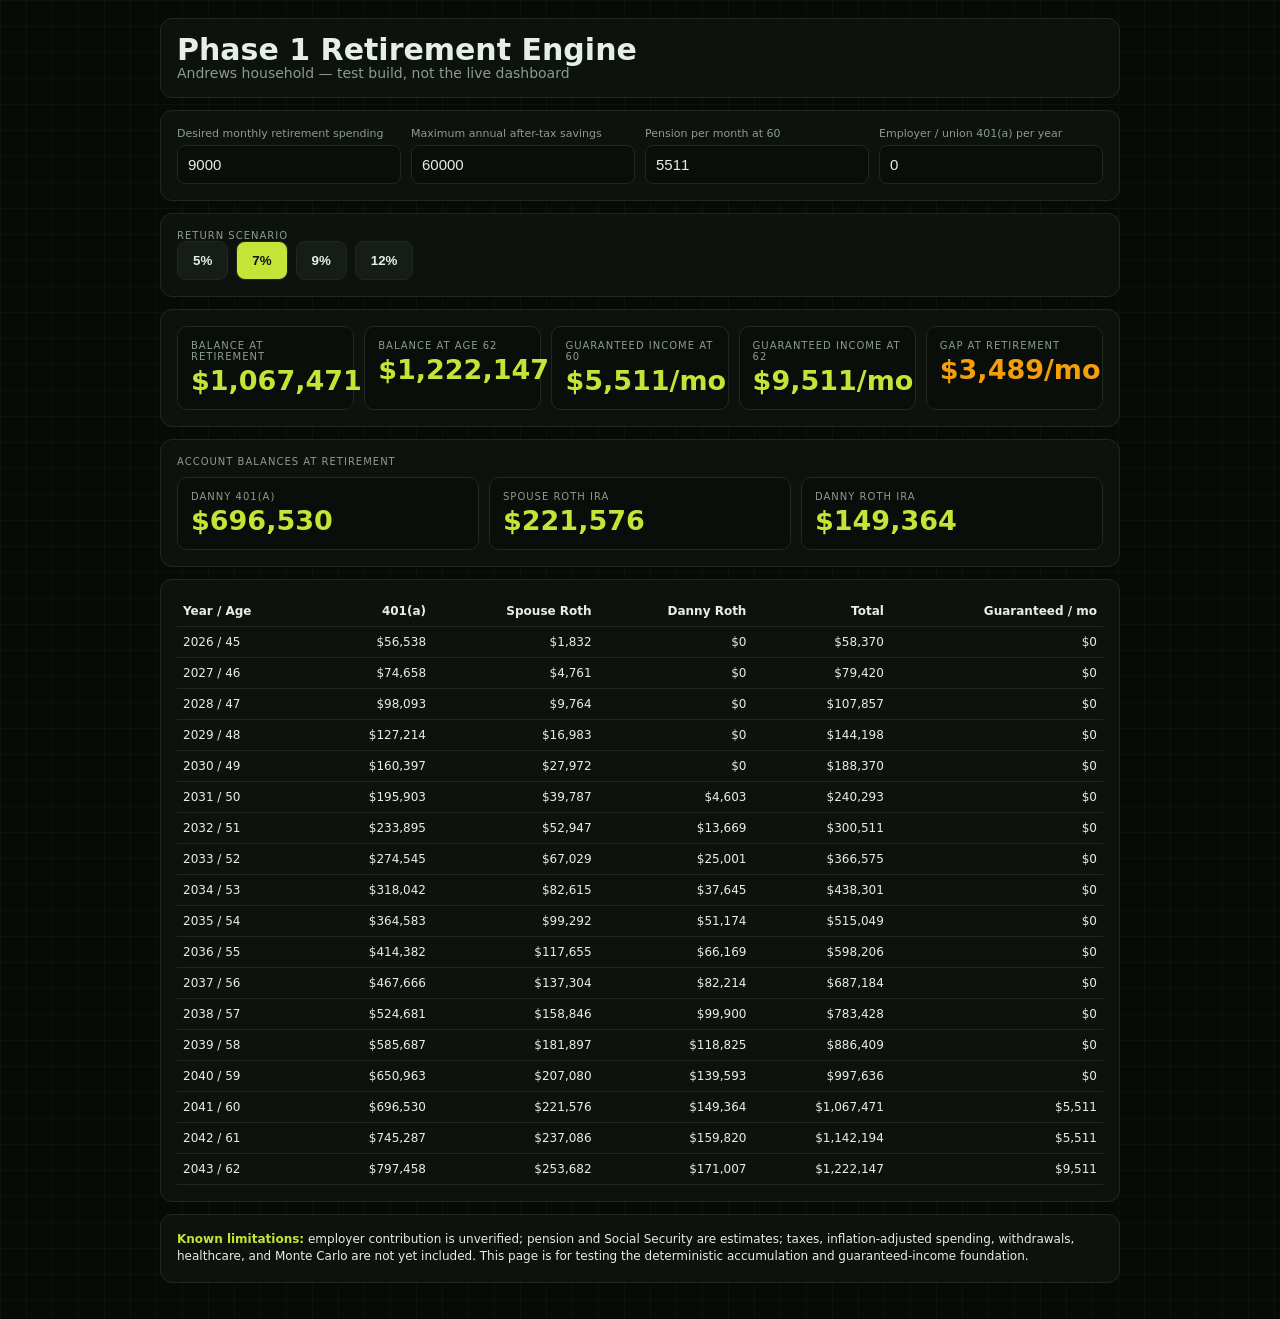
==== phase1.html @ cd4e9a1c "Add testable Phase 1 retirement dashboard" ====
<!doctype html>
<html lang="en">
<head>
<meta charset="utf-8">
<meta name="viewport" content="width=device-width,initial-scale=1,viewport-fit=cover">
<title>Retirement Tracker — Phase 1</title>
<style>
:root{color-scheme:dark;--bg:#070b07;--panel:#0d120e;--rule:#1e2a20;--text:#e6efe6;--muted:#8b9c8d;--accent:#c4e538;--warn:#f59e0b}*{box-sizing:border-box}body{margin:0;background:var(--bg);color:var(--text);font:14px system-ui,sans-serif;padding:calc(18px + env(safe-area-inset-top)) 14px calc(24px + env(safe-area-inset-bottom));background-image:linear-gradient(rgba(196,229,56,.035) 1px,transparent 1px),linear-gradient(90deg,rgba(196,229,56,.035) 1px,transparent 1px);background-size:26px 26px}.wrap{max-width:960px;margin:auto}.card{background:var(--panel);border:1px solid var(--rule);border-radius:12px;padding:16px;margin-bottom:12px}h1{margin:0;font-size:30px;line-height:1}.sub,.muted{color:var(--muted)}.controls{display:grid;grid-template-columns:repeat(auto-fit,minmax(155px,1fr));gap:10px}.field label{display:block;font-size:11px;color:var(--muted);margin-bottom:5px}.field input,.field select{width:100%;background:#090e0a;color:var(--text);border:1px solid var(--rule);border-radius:8px;padding:10px;font-size:15px}.hero{display:grid;grid-template-columns:repeat(auto-fit,minmax(150px,1fr));gap:10px}.metric{background:#090e0a;border:1px solid var(--rule);border-radius:10px;padding:13px}.k{font-size:10px;letter-spacing:.1em;text-transform:uppercase;color:var(--muted)}.v{font-size:27px;font-weight:750;color:var(--accent);margin-top:3px}.warn{color:var(--warn)}table{width:100%;border-collapse:collapse;font-size:12px}th,td{padding:8px 6px;border-bottom:1px solid var(--rule);text-align:right;white-space:nowrap}th:first-child,td:first-child{text-align:left}.scroll{overflow:auto}button{background:var(--accent);border:0;border-radius:9px;padding:11px 15px;font-weight:800;color:#111;cursor:pointer}.scenario{display:flex;gap:8px;flex-wrap:wrap}.scenario button{background:#151d16;color:var(--text);border:1px solid var(--rule)}.scenario button.active{background:var(--accent);color:#111}.note{font-size:12px;line-height:1.45}.status{font-weight:700;color:var(--accent)}@media(max-width:560px){h1{font-size:25px}.v{font-size:23px}.card{padding:13px}}
</style>
</head>
<body>
<main class="wrap">
<section class="card"><h1>Phase 1 Retirement Engine</h1><div class="sub">Andrews household — test build, not the live dashboard</div></section>
<section class="card controls">
<div class="field"><label>Desired monthly retirement spending</label><input id="spending" type="number" value="9000" step="100"></div>
<div class="field"><label>Maximum annual after-tax savings</label><input id="cap" type="number" value="60000" step="500"></div>
<div class="field"><label>Pension per month at 60</label><input id="pension" type="number" value="5511" step="50"></div>
<div class="field"><label>Employer / union 401(a) per year</label><input id="employer" type="number" value="0" step="250"></div>
</section>
<section class="card"><div class="k">Return scenario</div><div id="scenarioButtons" class="scenario"></div></section>
<section class="card hero">
<div class="metric"><div class="k">Balance at retirement</div><div id="retBalance" class="v">—</div></div>
<div class="metric"><div class="k">Balance at age 62</div><div id="age62Balance" class="v">—</div></div>
<div class="metric"><div class="k">Guaranteed income at 60</div><div id="income60" class="v">—</div></div>
<div class="metric"><div class="k">Guaranteed income at 62</div><div id="income62" class="v">—</div></div>
<div class="metric"><div class="k">Gap at retirement</div><div id="gap" class="v warn">—</div></div>
</section>
<section class="card"><div class="k">Account balances at retirement</div><div id="accounts" class="hero" style="margin-top:10px"></div></section>
<section class="card scroll"><table><thead><tr><th>Year / Age</th><th>401(a)</th><th>Spouse Roth</th><th>Danny Roth</th><th>Total</th><th>Guaranteed / mo</th></tr></thead><tbody id="rows"></tbody></table></section>
<section class="card note"><span class="status">Known limitations:</span> employer contribution is unverified; pension and Social Security are estimates; taxes, inflation-adjusted spending, withdrawals, healthcare, and Monte Carlo are not yet included. This page is for testing the deterministic accumulation and guaranteed-income foundation.</section>
</main>
<script type="module">
import { projectRetirement, DEFAULT_RETURN_SCENARIOS } from './src/retirement-engine.js';
import { andrewsProfile } from './src/andrew-profile.js';
const money=n=>new Intl.NumberFormat('en-US',{style:'currency',currency:'USD',maximumFractionDigits:0}).format(n||0);
const inputs=['spending','cap','pension','employer'];let rate=.07;
const buttons=document.getElementById('scenarioButtons');
DEFAULT_RETURN_SCENARIOS.forEach(r=>{const b=document.createElement('button');b.textContent=`${Math.round(r*100)}%`;b.onclick=()=>{rate=r;renderButtons();render()};b.dataset.rate=r;buttons.appendChild(b)});
function renderButtons(){[...buttons.children].forEach(b=>b.classList.toggle('active',Number(b.dataset.rate)===rate))}
function buildProfile(){const p=structuredClone(andrewsProfile);p.desiredMonthlyRetirementSpending=Number(spending.value)||0;p.maxAnnualAfterTaxSavings=Number(cap.value)||0;p.pension.monthlyBenefit=Number(pension.value)||0;p.accounts.find(a=>a.id==='danny-401a').employerContribution={type:'annual',amount:Number(employer.value)||0};return p}
function render(){const result=projectRetirement(buildProfile(),rate);const retirement=result.yearly.find(r=>r.age===60);const age62=result.yearly.find(r=>r.age===62)||result.yearly.at(-1);retBalance.textContent=money(retirement.totalBalance);age62Balance.textContent=money(age62.totalBalance);income60.textContent=money(retirement.guaranteedIncomeAnnual/12)+'/mo';income62.textContent=money(age62.guaranteedIncomeAnnual/12)+'/mo';gap.textContent=money(Math.max(0,retirement.desiredSpendingAnnual-retirement.guaranteedIncomeAnnual)/12)+'/mo';accounts.innerHTML=retirement.accounts.map(a=>`<div class="metric"><div class="k">${a.name}</div><div class="v">${money(a.endingBalance)}</div></div>`).join('');rows.innerHTML=result.yearly.map(y=>{const by=Object.fromEntries(y.accounts.map(a=>[a.id,a.endingBalance]));return `<tr><td>${y.year} / ${y.age}</td><td>${money(by['danny-401a'])}</td><td>${money(by['wife-roth'])}</td><td>${money(by['danny-roth'])}</td><td>${money(y.totalBalance)}</td><td>${money(y.guaranteedIncomeAnnual/12)}</td></tr>`}).join('')}
inputs.forEach(id=>document.getElementById(id).addEventListener('input',render));renderButtons();render();
</script>
</body></html>
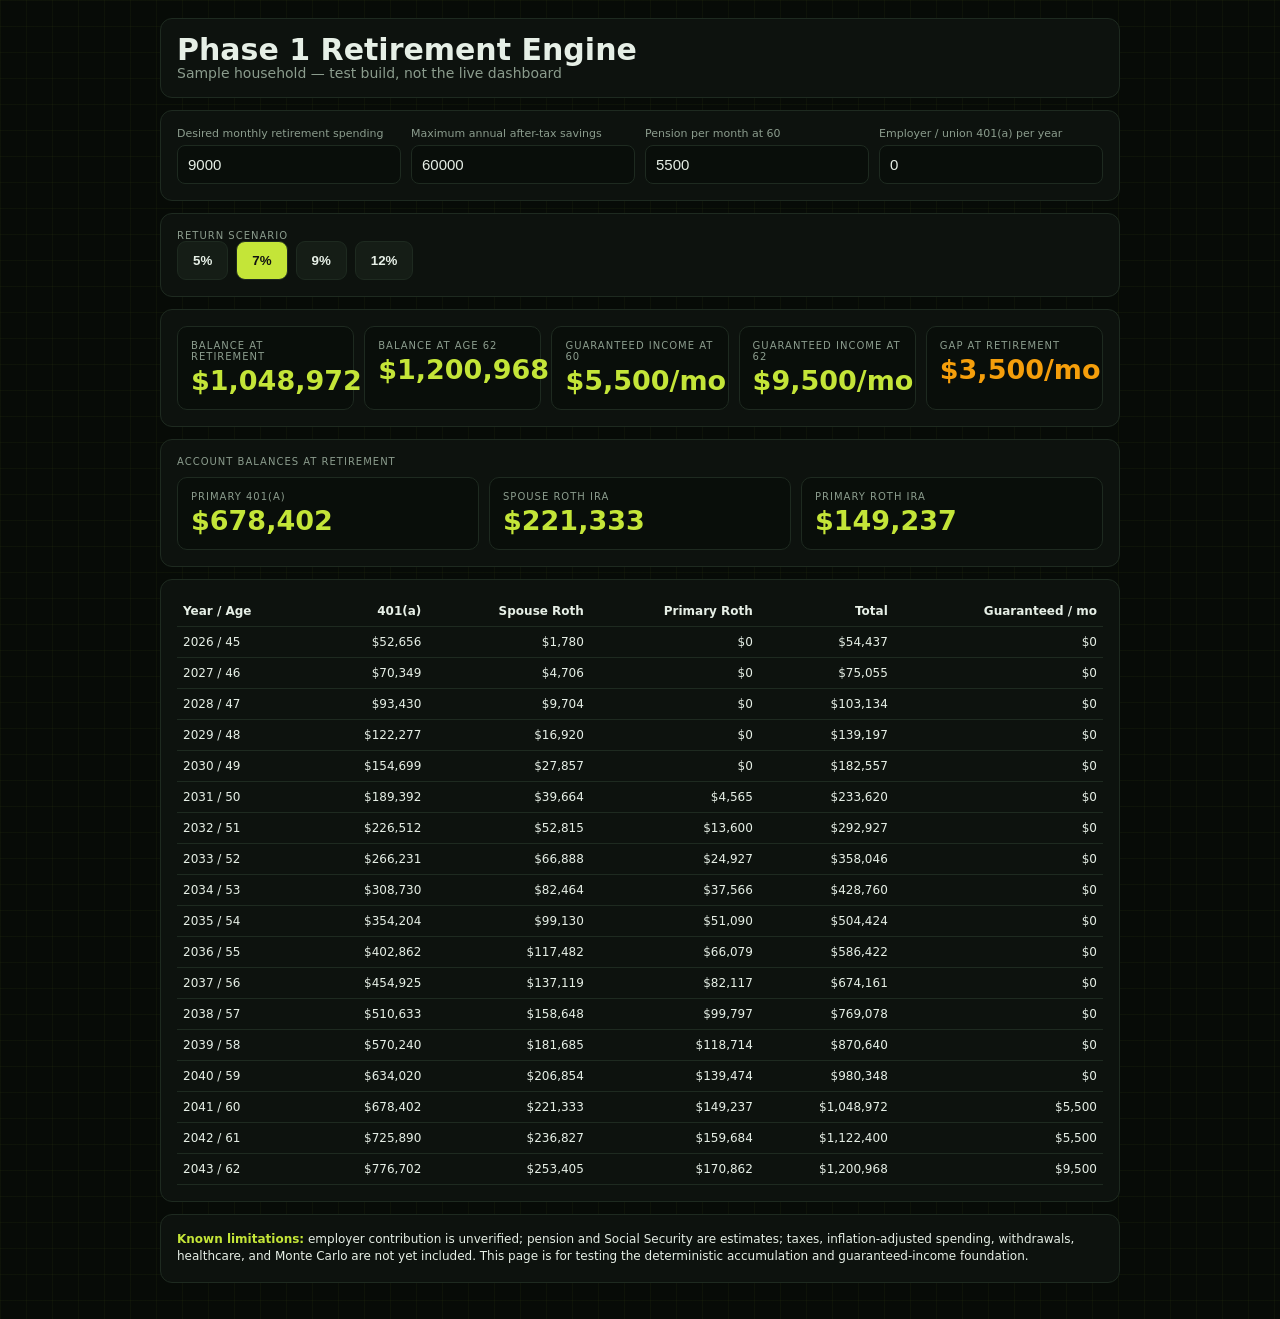
==== commit 0054ff4c: "Scrub personal data from the Phase 1 engine files This repo is public. The Phase 1 engine work commi" ====
--- a/phase1.html
+++ b/phase1.html
@@ -10,11 +10,11 @@
 </head>
 <body>
 <main class="wrap">
-<section class="card"><h1>Phase 1 Retirement Engine</h1><div class="sub">Andrews household — test build, not the live dashboard</div></section>
+<section class="card"><h1>Phase 1 Retirement Engine</h1><div class="sub">Sample household — test build, not the live dashboard</div></section>
 <section class="card controls">
 <div class="field"><label>Desired monthly retirement spending</label><input id="spending" type="number" value="9000" step="100"></div>
 <div class="field"><label>Maximum annual after-tax savings</label><input id="cap" type="number" value="60000" step="500"></div>
-<div class="field"><label>Pension per month at 60</label><input id="pension" type="number" value="5511" step="50"></div>
+<div class="field"><label>Pension per month at 60</label><input id="pension" type="number" value="5500" step="50"></div>
 <div class="field"><label>Employer / union 401(a) per year</label><input id="employer" type="number" value="0" step="250"></div>
 </section>
 <section class="card"><div class="k">Return scenario</div><div id="scenarioButtons" class="scenario"></div></section>
@@ -26,7 +26,7 @@
 <div class="metric"><div class="k">Gap at retirement</div><div id="gap" class="v warn">—</div></div>
 </section>
 <section class="card"><div class="k">Account balances at retirement</div><div id="accounts" class="hero" style="margin-top:10px"></div></section>
-<section class="card scroll"><table><thead><tr><th>Year / Age</th><th>401(a)</th><th>Spouse Roth</th><th>Danny Roth</th><th>Total</th><th>Guaranteed / mo</th></tr></thead><tbody id="rows"></tbody></table></section>
+<section class="card scroll"><table><thead><tr><th>Year / Age</th><th>401(a)</th><th>Spouse Roth</th><th>Primary Roth</th><th>Total</th><th>Guaranteed / mo</th></tr></thead><tbody id="rows"></tbody></table></section>
 <section class="card note"><span class="status">Known limitations:</span> employer contribution is unverified; pension and Social Security are estimates; taxes, inflation-adjusted spending, withdrawals, healthcare, and Monte Carlo are not yet included. This page is for testing the deterministic accumulation and guaranteed-income foundation.</section>
 </main>
 <script type="module">
@@ -37,8 +37,8 @@
 const buttons=document.getElementById('scenarioButtons');
 DEFAULT_RETURN_SCENARIOS.forEach(r=>{const b=document.createElement('button');b.textContent=`${Math.round(r*100)}%`;b.onclick=()=>{rate=r;renderButtons();render()};b.dataset.rate=r;buttons.appendChild(b)});
 function renderButtons(){[...buttons.children].forEach(b=>b.classList.toggle('active',Number(b.dataset.rate)===rate))}
-function buildProfile(){const p=structuredClone(andrewsProfile);p.desiredMonthlyRetirementSpending=Number(spending.value)||0;p.maxAnnualAfterTaxSavings=Number(cap.value)||0;p.pension.monthlyBenefit=Number(pension.value)||0;p.accounts.find(a=>a.id==='danny-401a').employerContribution={type:'annual',amount:Number(employer.value)||0};return p}
-function render(){const result=projectRetirement(buildProfile(),rate);const retirement=result.yearly.find(r=>r.age===60);const age62=result.yearly.find(r=>r.age===62)||result.yearly.at(-1);retBalance.textContent=money(retirement.totalBalance);age62Balance.textContent=money(age62.totalBalance);income60.textContent=money(retirement.guaranteedIncomeAnnual/12)+'/mo';income62.textContent=money(age62.guaranteedIncomeAnnual/12)+'/mo';gap.textContent=money(Math.max(0,retirement.desiredSpendingAnnual-retirement.guaranteedIncomeAnnual)/12)+'/mo';accounts.innerHTML=retirement.accounts.map(a=>`<div class="metric"><div class="k">${a.name}</div><div class="v">${money(a.endingBalance)}</div></div>`).join('');rows.innerHTML=result.yearly.map(y=>{const by=Object.fromEntries(y.accounts.map(a=>[a.id,a.endingBalance]));return `<tr><td>${y.year} / ${y.age}</td><td>${money(by['danny-401a'])}</td><td>${money(by['wife-roth'])}</td><td>${money(by['danny-roth'])}</td><td>${money(y.totalBalance)}</td><td>${money(y.guaranteedIncomeAnnual/12)}</td></tr>`}).join('')}
+function buildProfile(){const p=structuredClone(andrewsProfile);p.desiredMonthlyRetirementSpending=Number(spending.value)||0;p.maxAnnualAfterTaxSavings=Number(cap.value)||0;p.pension.monthlyBenefit=Number(pension.value)||0;p.accounts.find(a=>a.id==='primary-401a').employerContribution={type:'annual',amount:Number(employer.value)||0};return p}
+function render(){const result=projectRetirement(buildProfile(),rate);const retirement=result.yearly.find(r=>r.age===60);const age62=result.yearly.find(r=>r.age===62)||result.yearly.at(-1);retBalance.textContent=money(retirement.totalBalance);age62Balance.textContent=money(age62.totalBalance);income60.textContent=money(retirement.guaranteedIncomeAnnual/12)+'/mo';income62.textContent=money(age62.guaranteedIncomeAnnual/12)+'/mo';gap.textContent=money(Math.max(0,retirement.desiredSpendingAnnual-retirement.guaranteedIncomeAnnual)/12)+'/mo';accounts.innerHTML=retirement.accounts.map(a=>`<div class="metric"><div class="k">${a.name}</div><div class="v">${money(a.endingBalance)}</div></div>`).join('');rows.innerHTML=result.yearly.map(y=>{const by=Object.fromEntries(y.accounts.map(a=>[a.id,a.endingBalance]));return `<tr><td>${y.year} / ${y.age}</td><td>${money(by['primary-401a'])}</td><td>${money(by['spouse-roth'])}</td><td>${money(by['primary-roth'])}</td><td>${money(y.totalBalance)}</td><td>${money(y.guaranteedIncomeAnnual/12)}</td></tr>`}).join('')}
 inputs.forEach(id=>document.getElementById(id).addEventListener('input',render));renderButtons();render();
 </script>
 </body></html>
